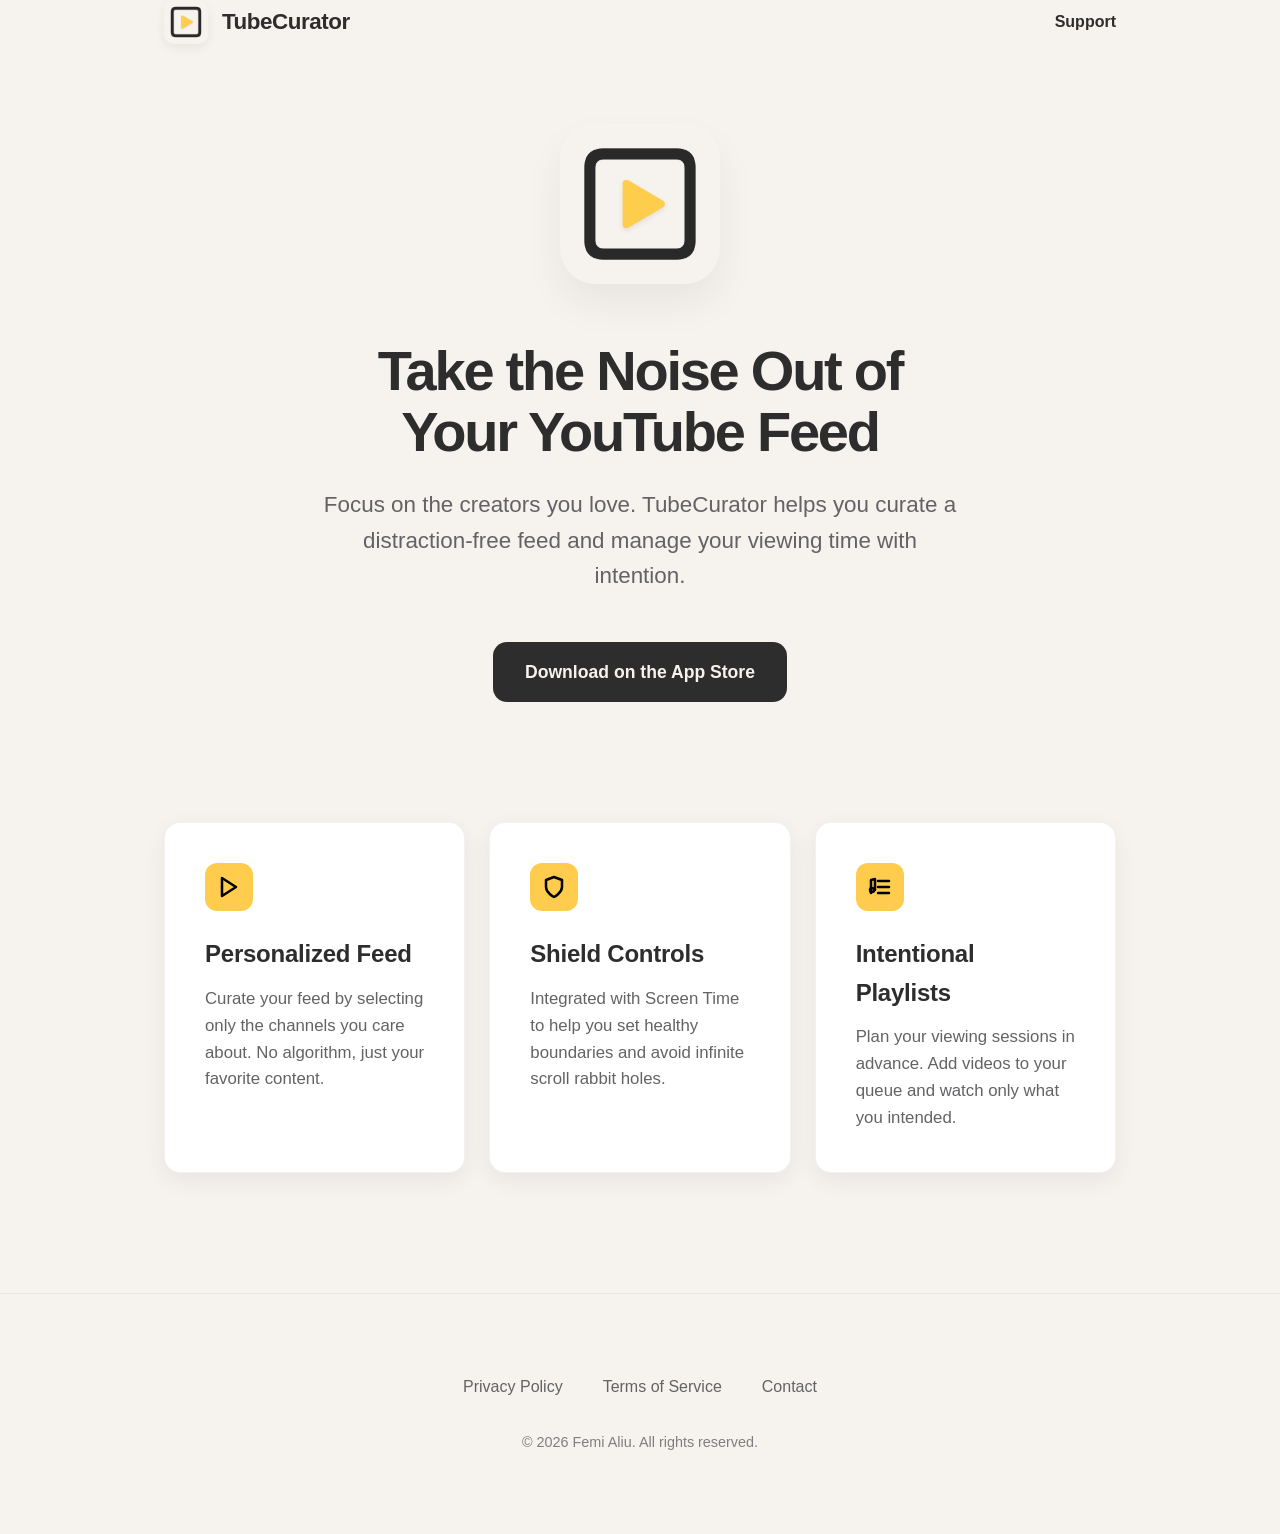
==== docs/index.html @ ec94cf7a "Update feature card icons to match SF Symbols (Play, Shield, Music List)" ====
<!DOCTYPE html>
<html lang="en">

<head>
    <meta charset="UTF-8">
    <meta name="viewport" content="width=device-width, initial-scale=1.0">
    <title>TubeCurator — Intentional YouTube Viewing</title>
    <meta name="description"
        content="Curate your YouTube feed, manage channel subscriptions, and implement focus sessions with Shield for iOS.">
    <link rel="stylesheet" href="style.css">
    <link rel="preconnect" href="https://fonts.googleapis.com">
    <link rel="preconnect" href="https://fonts.gstatic.com" crossorigin>
    <link href="https://fonts.googleapis.com/css2?family=Inter:wght@400;500;600;700;800&display=swap" rel="stylesheet">
</head>

<body>
    <header class="container">
        <div class="logo">
            <img src="assets/icon.png" alt="TubeCurator Logo">
            <span>TubeCurator</span>
        </div>
        <nav>
            <a href="mailto:femialiu713@gmail.com" class="footer-link"
                style="color: var(--text-primary); text-decoration: none; font-weight: 600;">Support</a>
        </nav>
    </header>

    <main>
        <section class="hero container">
            <img src="assets/icon.png" alt="TubeCurator Icon" class="app-icon-large">
            <h1>Take the Noise Out of<br>Your YouTube Feed</h1>
            <p class="subtitle">Focus on the creators you love. TubeCurator helps you curate a distraction-free feed and
                manage your viewing time with intention.</p>
            <div class="actions">
                <a href="https://apps.apple.com/us/app/tubecurator/id6758590438" class="cta-button">Download on the App
                    Store</a>
            </div>
        </section>

        <section class="features container">
            <div class="feature-card">
                <div class="icon-box">
                    <svg width="24" height="24" viewBox="0 0 24 24" fill="none" stroke="currentColor" stroke-width="2.5"
                        stroke-linecap="round" stroke-linejoin="round">
                        <polygon points="5 3 19 12 5 21 5 3"></polygon>
                    </svg>
                </div>
                <h3>Personalized Feed</h3>
                <p>Curate your feed by selecting only the channels you care about. No algorithm, just your favorite
                    content.</p>
            </div>
            <div class="feature-card">
                <div class="icon-box">
                    <svg width="24" height="24" viewBox="0 0 24 24" fill="none" stroke="currentColor" stroke-width="2.5"
                        stroke-linecap="round" stroke-linejoin="round">
                        <path d="M12 22s8-4 8-10V5l-8-3-8 3v7c0 6 8 10 8 10z"></path>
                    </svg>
                </div>
                <h3>Shield Controls</h3>
                <p>Integrated with Screen Time to help you set healthy boundaries and avoid infinite scroll rabbit
                    holes.</p>
            </div>
            <div class="feature-card">
                <div class="icon-box">
                    <svg width="24" height="24" viewBox="0 0 24 24" fill="none" stroke="currentColor" stroke-width="2.5"
                        stroke-linecap="round" stroke-linejoin="round">
                        <line x1="10" y1="6" x2="21" y2="6"></line>
                        <line x1="10" y1="12" x2="21" y2="12"></line>
                        <line x1="10" y1="18" x2="21" y2="18"></line>
                        <path d="M3 18V5l4-1v11"></path>
                        <circle cx="4" cy="15" r="2"></circle>
                    </svg>
                </div>
                <h3>Intentional Playlists</h3>
                <p>Plan your viewing sessions in advance. Add videos to your queue and watch only what you intended.</p>
            </div>
        </section>
    </main>

    <footer>
        <div class="container">
            <div class="footer-links">
                <a href="privacy.html">Privacy Policy</a>
                <a href="terms.html">Terms of Service</a>
                <a href="mailto:femialiu713@gmail.com">Contact</a>
            </div>
            <p class="copyright">&copy; 2026 Femi Aliu. All rights reserved.</p>
        </div>
    </footer>
</body>

</html>
---- docs/style.css ----
:root {
    /* Light Theme (Default) */
    --bg-color: #F6F2ED;
    --card-bg: #FFFFFF;
    --text-primary: #2D2D2D;
    --text-secondary: #636366;
    --accent-color: #FFCC4D;
    --accent-deep: #D4AF37;
    --border-color: rgba(0, 0, 0, 0.05);
    --shadow-color: rgba(0, 0, 0, 0.06);
    --font-main: 'SF Pro Text', -apple-system, BlinkMacSystemFont, "Segoe UI", Roboto, Helvetica, Arial, sans-serif;
    --border-radius: 16px;
}

@media (prefers-color-scheme: dark) {
    :root {
        --bg-color: #121212;
        --card-bg: #1C1C1E;
        --text-primary: #F5F5F5;
        --text-secondary: #8E8E93;
        --border-color: rgba(255, 255, 255, 0.1);
        --shadow-color: rgba(0, 0, 0, 0.2);
    }
}

* {
    margin: 0;
    padding: 0;
    box-sizing: border-box;
}

body {
    background-color: var(--bg-color);
    color: var(--text-primary);
    font-family: var(--font-main);
    line-height: 1.6;
    overflow-x: hidden;
    -webkit-font-smoothing: antialiased;
}

.container {
    max-width: 1000px;
    margin: 0 auto;
    padding: 0 24px;
}

/* Header */
header {
    padding: 48px 0;
    display: flex;
    justify-content: space-between;
    align-items: center;
}

.logo {
    display: flex;
    align-items: center;
    gap: 14px;
    font-weight: 700;
    font-size: 1.4rem;
    letter-spacing: -0.02em;
}

.logo img {
    width: 44px;
    height: 44px;
    border-radius: 10px;
    box-shadow: 0 4px 12px var(--shadow-color);
}

/* Hero Section */
.hero {
    text-align: center;
    padding: 80px 0 120px;
}

.app-icon-large {
    width: 160px;
    height: 160px;
    margin-bottom: 48px;
    border-radius: 36px;
    box-shadow: 0 20px 40px var(--shadow-color);
}

h1 {
    font-size: 3.5rem;
    font-weight: 800;
    line-height: 1.1;
    margin-bottom: 24px;
    letter-spacing: -0.04em;
}

.subtitle {
    font-size: 1.4rem;
    color: var(--text-secondary);
    max-width: 640px;
    margin: 0 auto 48px;
    font-weight: 400;
}

/* Buttons */
.cta-button {
    display: inline-block;
    padding: 16px 32px;
    background-color: var(--text-primary);
    color: var(--bg-color);
    text-decoration: none;
    border-radius: 14px;
    font-weight: 600;
    font-size: 1.1rem;
    transition: all 0.2s cubic-bezier(0.4, 0, 0.2, 1);
}

.cta-button:hover {
    transform: scale(1.02);
    opacity: 0.9;
}

.cta-button.secondary {
    background-color: transparent;
    border: 1.5px solid var(--text-primary);
    color: var(--text-primary);
    margin-top: 16px;
}

/* Features */
.features {
    display: grid;
    grid-template-columns: repeat(auto-fit, minmax(280px, 1fr));
    gap: 24px;
    padding-bottom: 120px;
}

.feature-card {
    background-color: var(--card-bg);
    padding: 40px;
    border-radius: var(--border-radius);
    border: 1px solid var(--border-color);
    box-shadow: 0 8px 24px var(--shadow-color);
    transition: transform 0.3s ease;
}

.feature-card:hover {
    transform: translateY(-4px);
}

.feature-card .icon-box {
    width: 48px;
    height: 48px;
    background-color: var(--accent-color);
    border-radius: 12px;
    display: flex;
    align-items: center;
    justify-content: center;
    margin-bottom: 24px;
    color: #000;
    font-weight: bold;
}

.feature-card h3 {
    margin-bottom: 12px;
    font-size: 1.5rem;
    font-weight: 700;
    letter-spacing: -0.01em;
}

.feature-card p {
    color: var(--text-secondary);
    font-size: 1.05rem;
}

/* Footer */
footer {
    padding: 80px 0;
    border-top: 1px solid var(--border-color);
    text-align: center;
    color: var(--text-secondary);
}

.footer-links {
    margin-bottom: 32px;
    display: flex;
    justify-content: center;
    gap: 40px;
}

.footer-links a {
    color: var(--text-secondary);
    text-decoration: none;
    font-weight: 500;
    transition: color 0.2s ease;
}

.footer-links a:hover {
    color: var(--text-primary);
}

.copyright {
    font-size: 0.9rem;
    opacity: 0.8;
}

/* Utilities */
.accent-text {
    color: var(--accent-deep);
}

/* Responsive */
@media (max-width: 768px) {
    h1 {
        font-size: 2.5rem;
    }

    .subtitle {
        font-size: 1.1rem;
    }

    .hero {
        padding: 40px 0 80px;
    }
}
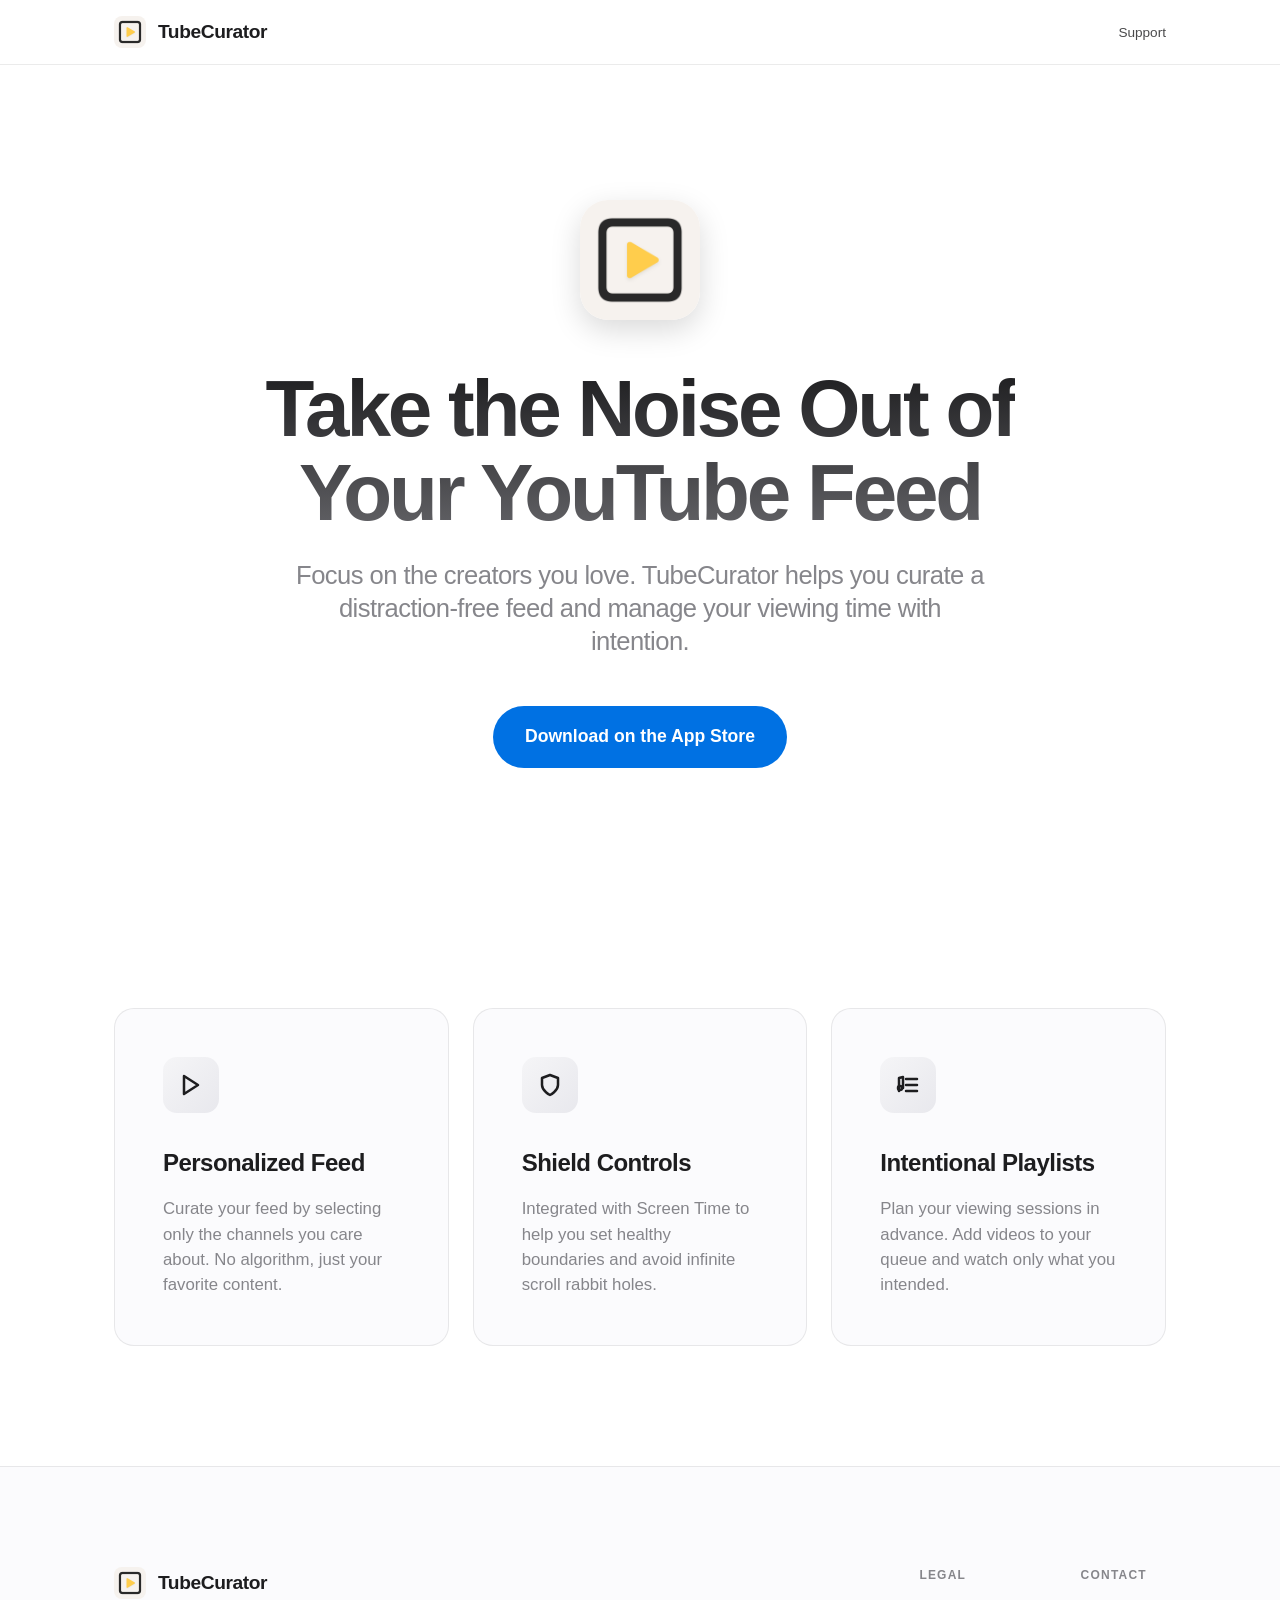
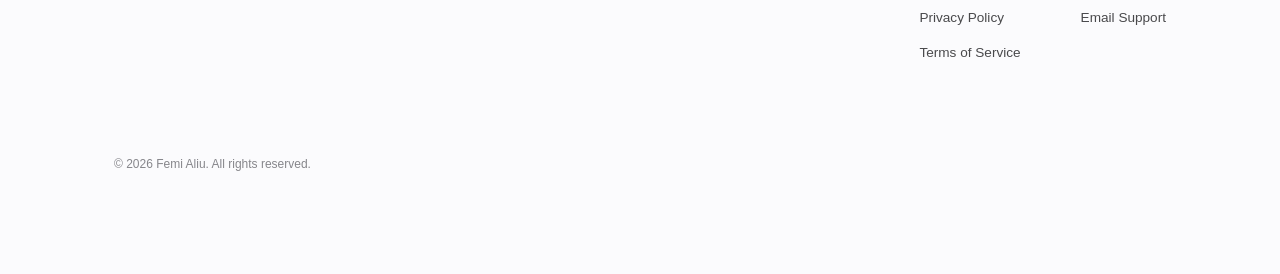
==== commit 1afbf96b: "updated site" ====
--- a/docs/index.html
+++ b/docs/index.html
@@ -11,78 +11,97 @@
     <link rel="preconnect" href="https://fonts.googleapis.com">
     <link rel="preconnect" href="https://fonts.gstatic.com" crossorigin>
     <link href="https://fonts.googleapis.com/css2?family=Inter:wght@400;500;600;700;800&display=swap" rel="stylesheet">
+    <meta name="google-site-verification" content="X22PaAMne-fuZmGTaEb13rTfZJyMbp3-O2j2k_uKn7g" />
 </head>
 
 <body>
-    <header class="container">
-        <div class="logo">
-            <img src="assets/icon.png" alt="TubeCurator Logo">
-            <span>TubeCurator</span>
+    <header>
+        <div class="container">
+            <a href="index.html" class="logo">
+                <img src="assets/icon.png" alt="TubeCurator Logo">
+                <span>TubeCurator</span>
+            </a>
+            <nav>
+                <a href="mailto:support@gettubecurator.com">Support</a>
+            </nav>
         </div>
-        <nav>
-            <a href="mailto:femialiu713@gmail.com" class="footer-link"
-                style="color: var(--text-primary); text-decoration: none; font-weight: 600;">Support</a>
-        </nav>
     </header>
 
     <main>
-        <section class="hero container">
-            <img src="assets/icon.png" alt="TubeCurator Icon" class="app-icon-large">
-            <h1>Take the Noise Out of<br>Your YouTube Feed</h1>
-            <p class="subtitle">Focus on the creators you love. TubeCurator helps you curate a distraction-free feed and
-                manage your viewing time with intention.</p>
-            <div class="actions">
-                <a href="https://apps.apple.com/us/app/tubecurator/id6758590438" class="cta-button">Download on the App
-                    Store</a>
+        <section class="hero">
+            <div class="container">
+                <img src="assets/icon.png" alt="TubeCurator Icon" class="app-icon-large">
+                <h1>Take the Noise Out of<br>Your YouTube Feed</h1>
+                <p class="subtitle">Focus on the creators you love. TubeCurator helps you curate a distraction-free feed and manage your viewing time with intention.</p>
+                <div class="actions">
+                    <a href="https://apps.apple.com/us/app/tubecurator/id6758590438" class="cta-button">Download on the App Store</a>
+                </div>
             </div>
         </section>
 
-        <section class="features container">
-            <div class="feature-card">
-                <div class="icon-box">
-                    <svg width="24" height="24" viewBox="0 0 24 24" fill="none" stroke="currentColor" stroke-width="2.5"
-                        stroke-linecap="round" stroke-linejoin="round">
-                        <polygon points="5 3 19 12 5 21 5 3"></polygon>
-                    </svg>
+        <section class="features">
+            <div class="container">
+                <div class="features-grid">
+                    <div class="feature-card">
+                        <div class="icon-box">
+                            <svg width="24" height="24" viewBox="0 0 24 24" fill="none" stroke="currentColor" stroke-width="2.5" stroke-linecap="round" stroke-linejoin="round">
+                                <polygon points="5 3 19 12 5 21 5 3"></polygon>
+                            </svg>
+                        </div>
+                        <h3>Personalized Feed</h3>
+                        <p>Curate your feed by selecting only the channels you care about. No algorithm, just your favorite content.</p>
+                    </div>
+                    <div class="feature-card">
+                        <div class="icon-box">
+                            <svg width="24" height="24" viewBox="0 0 24 24" fill="none" stroke="currentColor" stroke-width="2.5" stroke-linecap="round" stroke-linejoin="round">
+                                <path d="M12 22s8-4 8-10V5l-8-3-8 3v7c0 6 8 10 8 10z"></path>
+                            </svg>
+                        </div>
+                        <h3>Shield Controls</h3>
+                        <p>Integrated with Screen Time to help you set healthy boundaries and avoid infinite scroll rabbit holes.</p>
+                    </div>
+                    <div class="feature-card">
+                        <div class="icon-box">
+                            <svg width="24" height="24" viewBox="0 0 24 24" fill="none" stroke="currentColor" stroke-width="2.5" stroke-linecap="round" stroke-linejoin="round">
+                                <line x1="10" y1="6" x2="21" y2="6"></line>
+                                <line x1="10" y1="12" x2="21" y2="12"></line>
+                                <line x1="10" y1="18" x2="21" y2="18"></line>
+                                <path d="M3 18V5l4-1v11"></path>
+                                <circle cx="4" cy="15" r="2"></circle>
+                            </svg>
+                        </div>
+                        <h3>Intentional Playlists</h3>
+                        <p>Plan your viewing sessions in advance. Add videos to your queue and watch only what you intended.</p>
+                    </div>
                 </div>
-                <h3>Personalized Feed</h3>
-                <p>Curate your feed by selecting only the channels you care about. No algorithm, just your favorite
-                    content.</p>
-            </div>
-            <div class="feature-card">
-                <div class="icon-box">
-                    <svg width="24" height="24" viewBox="0 0 24 24" fill="none" stroke="currentColor" stroke-width="2.5"
-                        stroke-linecap="round" stroke-linejoin="round">
-                        <path d="M12 22s8-4 8-10V5l-8-3-8 3v7c0 6 8 10 8 10z"></path>
-                    </svg>
-                </div>
-                <h3>Shield Controls</h3>
-                <p>Integrated with Screen Time to help you set healthy boundaries and avoid infinite scroll rabbit
-                    holes.</p>
-            </div>
-            <div class="feature-card">
-                <div class="icon-box">
-                    <svg width="24" height="24" viewBox="0 0 24 24" fill="none" stroke="currentColor" stroke-width="2.5"
-                        stroke-linecap="round" stroke-linejoin="round">
-                        <line x1="10" y1="6" x2="21" y2="6"></line>
-                        <line x1="10" y1="12" x2="21" y2="12"></line>
-                        <line x1="10" y1="18" x2="21" y2="18"></line>
-                        <path d="M3 18V5l4-1v11"></path>
-                        <circle cx="4" cy="15" r="2"></circle>
-                    </svg>
-                </div>
-                <h3>Intentional Playlists</h3>
-                <p>Plan your viewing sessions in advance. Add videos to your queue and watch only what you intended.</p>
             </div>
         </section>
     </main>
 
     <footer>
         <div class="container">
-            <div class="footer-links">
-                <a href="privacy.html">Privacy Policy</a>
-                <a href="terms.html">Terms of Service</a>
-                <a href="mailto:femialiu713@gmail.com">Contact</a>
+            <div class="footer-content">
+                <div class="footer-brand">
+                    <a href="index.html" class="logo">
+                        <img src="assets/icon.png" alt="TubeCurator Logo">
+                        <span>TubeCurator</span>
+                    </a>
+                </div>
+                <div class="footer-links">
+                    <div class="footer-col">
+                        <h4>Legal</h4>
+                        <ul>
+                            <li><a href="privacy.html">Privacy Policy</a></li>
+                            <li><a href="terms.html">Terms of Service</a></li>
+                        </ul>
+                    </div>
+                    <div class="footer-col">
+                        <h4>Contact</h4>
+                        <ul>
+                            <li><a href="mailto:support@gettubecurator.com">Email Support</a></li>
+                        </ul>
+                    </div>
+                </div>
             </div>
             <p class="copyright">&copy; 2026 Femi Aliu. All rights reserved.</p>
         </div>
--- a/docs/style.css
+++ b/docs/style.css
@@ -1,25 +1,37 @@
 :root {
-    /* Light Theme (Default) */
-    --bg-color: #F6F2ED;
-    --card-bg: #FFFFFF;
-    --text-primary: #2D2D2D;
-    --text-secondary: #636366;
-    --accent-color: #FFCC4D;
-    --accent-deep: #D4AF37;
-    --border-color: rgba(0, 0, 0, 0.05);
-    --shadow-color: rgba(0, 0, 0, 0.06);
-    --font-main: 'SF Pro Text', -apple-system, BlinkMacSystemFont, "Segoe UI", Roboto, Helvetica, Arial, sans-serif;
-    --border-radius: 16px;
+    /* Color Palette - Premium Neutrals & Gold Accents */
+    --bg-primary: #ffffff;
+    --bg-secondary: #fbfbfd;
+    --text-primary: #1d1d1f;
+    --text-secondary: #86868b;
+    --accent: #ffcc00; /* Apple-style Gold/Amber */
+    --accent-hover: #e6b800;
+    --glass-bg: rgba(255, 255, 255, 0.72);
+    --glass-border: rgba(0, 0, 0, 0.08);
+    --card-shadow: 0 8px 30px rgba(0, 0, 0, 0.04);
+    --card-hover-shadow: 0 20px 40px rgba(0, 0, 0, 0.08);
+    
+    /* Typography */
+    --font-main: 'Inter', -apple-system, BlinkMacSystemFont, "SF Pro Text", "Helvetica Neue", Arial, sans-serif;
+    --letter-spacing-tight: -0.022em;
+    --letter-spacing-v-tight: -0.04em;
+    
+    /* Layout */
+    --container-max-width: 1100px;
+    --section-padding: 120px 24px;
+    --border-radius: 20px;
 }
 
 @media (prefers-color-scheme: dark) {
     :root {
-        --bg-color: #121212;
-        --card-bg: #1C1C1E;
-        --text-primary: #F5F5F5;
-        --text-secondary: #8E8E93;
-        --border-color: rgba(255, 255, 255, 0.1);
-        --shadow-color: rgba(0, 0, 0, 0.2);
+        --bg-primary: #000000;
+        --bg-secondary: #161617;
+        --text-primary: #f5f5f7;
+        --text-secondary: #a1a1a6;
+        --glass-bg: rgba(22, 22, 23, 0.8);
+        --glass-border: rgba(255, 255, 255, 0.12);
+        --card-shadow: 0 8px 30px rgba(0, 0, 0, 0.4);
+        --card-hover-shadow: 0 20px 40px rgba(0, 0, 0, 0.6);
     }
 }
 
@@ -27,26 +39,40 @@
     margin: 0;
     padding: 0;
     box-sizing: border-box;
+    -webkit-font-smoothing: antialiased;
 }
 
 body {
-    background-color: var(--bg-color);
+    background-color: var(--bg-primary);
     color: var(--text-primary);
     font-family: var(--font-main);
-    line-height: 1.6;
+    line-height: 1.47059;
+    font-weight: 400;
     overflow-x: hidden;
-    -webkit-font-smoothing: antialiased;
 }
 
 .container {
-    max-width: 1000px;
+    max-width: var(--container-max-width);
     margin: 0 auto;
     padding: 0 24px;
 }
 
-/* Header */
+/* Header & Navigation */
 header {
-    padding: 48px 0;
+    position: fixed;
+    top: 0;
+    left: 0;
+    right: 0;
+    z-index: 1000;
+    backdrop-filter: blur(20px);
+    -webkit-backdrop-filter: blur(20px);
+    background-color: var(--glass-bg);
+    border-bottom: 1px solid var(--glass-border);
+    transition: background-color 0.3s ease;
+}
+
+header .container {
+    height: 64px;
     display: flex;
     justify-content: space-between;
     align-items: center;
@@ -55,167 +81,253 @@
 .logo {
     display: flex;
     align-items: center;
-    gap: 14px;
-    font-weight: 700;
-    font-size: 1.4rem;
-    letter-spacing: -0.02em;
+    gap: 12px;
+    font-weight: 600;
+    font-size: 1.2rem;
+    letter-spacing: var(--letter-spacing-tight);
+    text-decoration: none;
+    color: var(--text-primary);
 }
 
 .logo img {
-    width: 44px;
-    height: 44px;
-    border-radius: 10px;
-    box-shadow: 0 4px 12px var(--shadow-color);
+    width: 32px;
+    height: 32px;
+    border-radius: 8px;
+}
+
+nav a {
+    color: var(--text-primary);
+    text-decoration: none;
+    font-size: 0.85rem;
+    font-weight: 500;
+    opacity: 0.8;
+    transition: opacity 0.2s;
+}
+
+nav a:hover {
+    opacity: 1;
 }
 
 /* Hero Section */
 .hero {
+    padding: 200px 24px 120px;
     text-align: center;
-    padding: 80px 0 120px;
+    display: flex;
+    flex-direction: column;
+    align-items: center;
 }
 
 .app-icon-large {
-    width: 160px;
-    height: 160px;
-    margin-bottom: 48px;
-    border-radius: 36px;
-    box-shadow: 0 20px 40px var(--shadow-color);
+    width: 120px;
+    height: 120px;
+    margin-bottom: 40px;
+    border-radius: 28px;
+    box-shadow: 0 10px 30px rgba(0, 0, 0, 0.15);
 }
 
 h1 {
-    font-size: 3.5rem;
-    font-weight: 800;
-    line-height: 1.1;
+    font-size: 5rem;
+    line-height: 1.05;
+    font-weight: 700;
+    letter-spacing: var(--letter-spacing-v-tight);
     margin-bottom: 24px;
-    letter-spacing: -0.04em;
+    background: linear-gradient(180deg, var(--text-primary) 0%, var(--text-secondary) 150%);
+    -webkit-background-clip: text;
+    background-clip: text;
+    -webkit-text-fill-color: transparent;
 }
 
 .subtitle {
-    font-size: 1.4rem;
+    font-size: 1.6rem;
+    line-height: 1.3;
+    font-weight: 500;
     color: var(--text-secondary);
-    max-width: 640px;
+    max-width: 700px;
     margin: 0 auto 48px;
-    font-weight: 400;
-}
-
-/* Buttons */
+    letter-spacing: var(--letter-spacing-tight);
+}
+
+.actions {
+    display: flex;
+    gap: 16px;
+    justify-content: center;
+}
+
 .cta-button {
     display: inline-block;
-    padding: 16px 32px;
-    background-color: var(--text-primary);
-    color: var(--bg-color);
+    padding: 18px 32px;
+    background-color: #0071e3; /* Classic Apple Blue */
+    color: #ffffff;
     text-decoration: none;
-    border-radius: 14px;
+    border-radius: 980px;
     font-weight: 600;
     font-size: 1.1rem;
-    transition: all 0.2s cubic-bezier(0.4, 0, 0.2, 1);
+    transition: all 0.3s cubic-bezier(0.4, 0, 0.2, 1);
 }
 
 .cta-button:hover {
+    background-color: #0077ed;
     transform: scale(1.02);
-    opacity: 0.9;
 }
 
 .cta-button.secondary {
     background-color: transparent;
-    border: 1.5px solid var(--text-primary);
-    color: var(--text-primary);
-    margin-top: 16px;
-}
-
-/* Features */
+    color: #0071e3;
+    border: none;
+}
+
+.cta-button.secondary:hover {
+    text-decoration: underline;
+    transform: none;
+}
+
+/* Features Grid */
 .features {
+    padding: var(--section-padding);
+}
+
+.features-grid {
     display: grid;
-    grid-template-columns: repeat(auto-fit, minmax(280px, 1fr));
+    grid-template-columns: repeat(3, 1fr);
     gap: 24px;
-    padding-bottom: 120px;
 }
 
 .feature-card {
-    background-color: var(--card-bg);
-    padding: 40px;
+    background-color: var(--bg-secondary);
+    padding: 48px;
     border-radius: var(--border-radius);
-    border: 1px solid var(--border-color);
-    box-shadow: 0 8px 24px var(--shadow-color);
-    transition: transform 0.3s ease;
+    transition: transform 0.4s cubic-bezier(0.15, 0, 0.15, 1), box-shadow 0.4s ease;
+    border: 1px solid var(--glass-border);
 }
 
 .feature-card:hover {
-    transform: translateY(-4px);
-}
-
-.feature-card .icon-box {
-    width: 48px;
-    height: 48px;
-    background-color: var(--accent-color);
-    border-radius: 12px;
+    transform: translateY(-8px);
+    box-shadow: var(--card-hover-shadow);
+}
+
+.icon-box {
+    width: 56px;
+    height: 56px;
+    background: linear-gradient(135deg, #f5f5f7 0%, #e8e8ed 100%);
+    border-radius: 14px;
     display: flex;
     align-items: center;
     justify-content: center;
-    margin-bottom: 24px;
-    color: #000;
-    font-weight: bold;
+    margin-bottom: 32px;
+    color: #1d1d1f;
+}
+
+@media (prefers-color-scheme: dark) {
+    .icon-box {
+        background: linear-gradient(135deg, #1c1c1e 0%, #2c2c2e 100%);
+        color: #f5f5f7;
+    }
 }
 
 .feature-card h3 {
-    margin-bottom: 12px;
     font-size: 1.5rem;
-    font-weight: 700;
-    letter-spacing: -0.01em;
+    font-weight: 600;
+    margin-bottom: 16px;
+    letter-spacing: var(--letter-spacing-tight);
 }
 
 .feature-card p {
     color: var(--text-secondary);
     font-size: 1.05rem;
+    line-height: 1.5;
 }
 
 /* Footer */
 footer {
-    padding: 80px 0;
-    border-top: 1px solid var(--border-color);
-    text-align: center;
+    padding: 100px 24px;
+    border-top: 1px solid var(--glass-border);
+    background-color: var(--bg-secondary);
+    text-align: left;
+}
+
+.footer-content {
+    display: flex;
+    justify-content: space-between;
+    align-items: flex-start;
+    flex-wrap: wrap;
+    gap: 40px;
+}
+
+.footer-brand .logo {
+    margin-bottom: 24px;
+}
+
+.footer-links {
+    display: flex;
+    gap: 60px;
+}
+
+.footer-col h4 {
+    font-size: 0.75rem;
+    text-transform: uppercase;
+    letter-spacing: 0.1em;
     color: var(--text-secondary);
-}
-
-.footer-links {
-    margin-bottom: 32px;
-    display: flex;
-    justify-content: center;
-    gap: 40px;
-}
-
-.footer-links a {
+    margin-bottom: 20px;
+}
+
+.footer-col ul {
+    list-style: none;
+}
+
+.footer-col ul li {
+    margin-bottom: 12px;
+}
+
+.footer-col ul li a {
+    color: var(--text-primary);
+    text-decoration: none;
+    font-size: 0.85rem;
+    opacity: 0.8;
+    transition: opacity 0.2s;
+}
+
+.footer-col ul li a:hover {
+    opacity: 1;
+}
+
+.copyright {
+    margin-top: 80px;
+    font-size: 0.75rem;
     color: var(--text-secondary);
-    text-decoration: none;
-    font-weight: 500;
-    transition: color 0.2s ease;
-}
-
-.footer-links a:hover {
-    color: var(--text-primary);
-}
-
-.copyright {
-    font-size: 0.9rem;
-    opacity: 0.8;
-}
-
-/* Utilities */
-.accent-text {
-    color: var(--accent-deep);
-}
-
-/* Responsive */
-@media (max-width: 768px) {
-    h1 {
-        font-size: 2.5rem;
+}
+
+/* Responsive Scaling */
+@media (max-width: 1068px) {
+    h1 { font-size: 4.5rem; }
+    .features-grid { grid-template-columns: repeat(2, 1fr); }
+}
+
+@media (max-width: 734px) {
+    h1 { font-size: 3rem; }
+    .subtitle { font-size: 1.25rem; }
+    .features-grid { grid-template-columns: 1fr; }
+    header .container { height: 52px; }
+    .hero { padding-top: 140px; }
+    .footer-links { gap: 40px; }
+}
+
+/* Animations */
+@keyframes fadeInUp {
+    from {
+        opacity: 0;
+        transform: translateY(30px);
     }
-
-    .subtitle {
-        font-size: 1.1rem;
+    to {
+        opacity: 1;
+        transform: translateY(0);
     }
-
-    .hero {
-        padding: 40px 0 80px;
-    }
-}+}
+
+.hero h1, .hero .subtitle, .hero .actions, .hero .app-icon-large {
+    animation: fadeInUp 0.8s cubic-bezier(0.15, 0, 0.15, 1) both;
+}
+
+.hero .app-icon-large { animation-delay: 0.1s; }
+.hero h1 { animation-delay: 0.2s; }
+.hero .subtitle { animation-delay: 0.3s; }
+.hero .actions { animation-delay: 0.4s; }
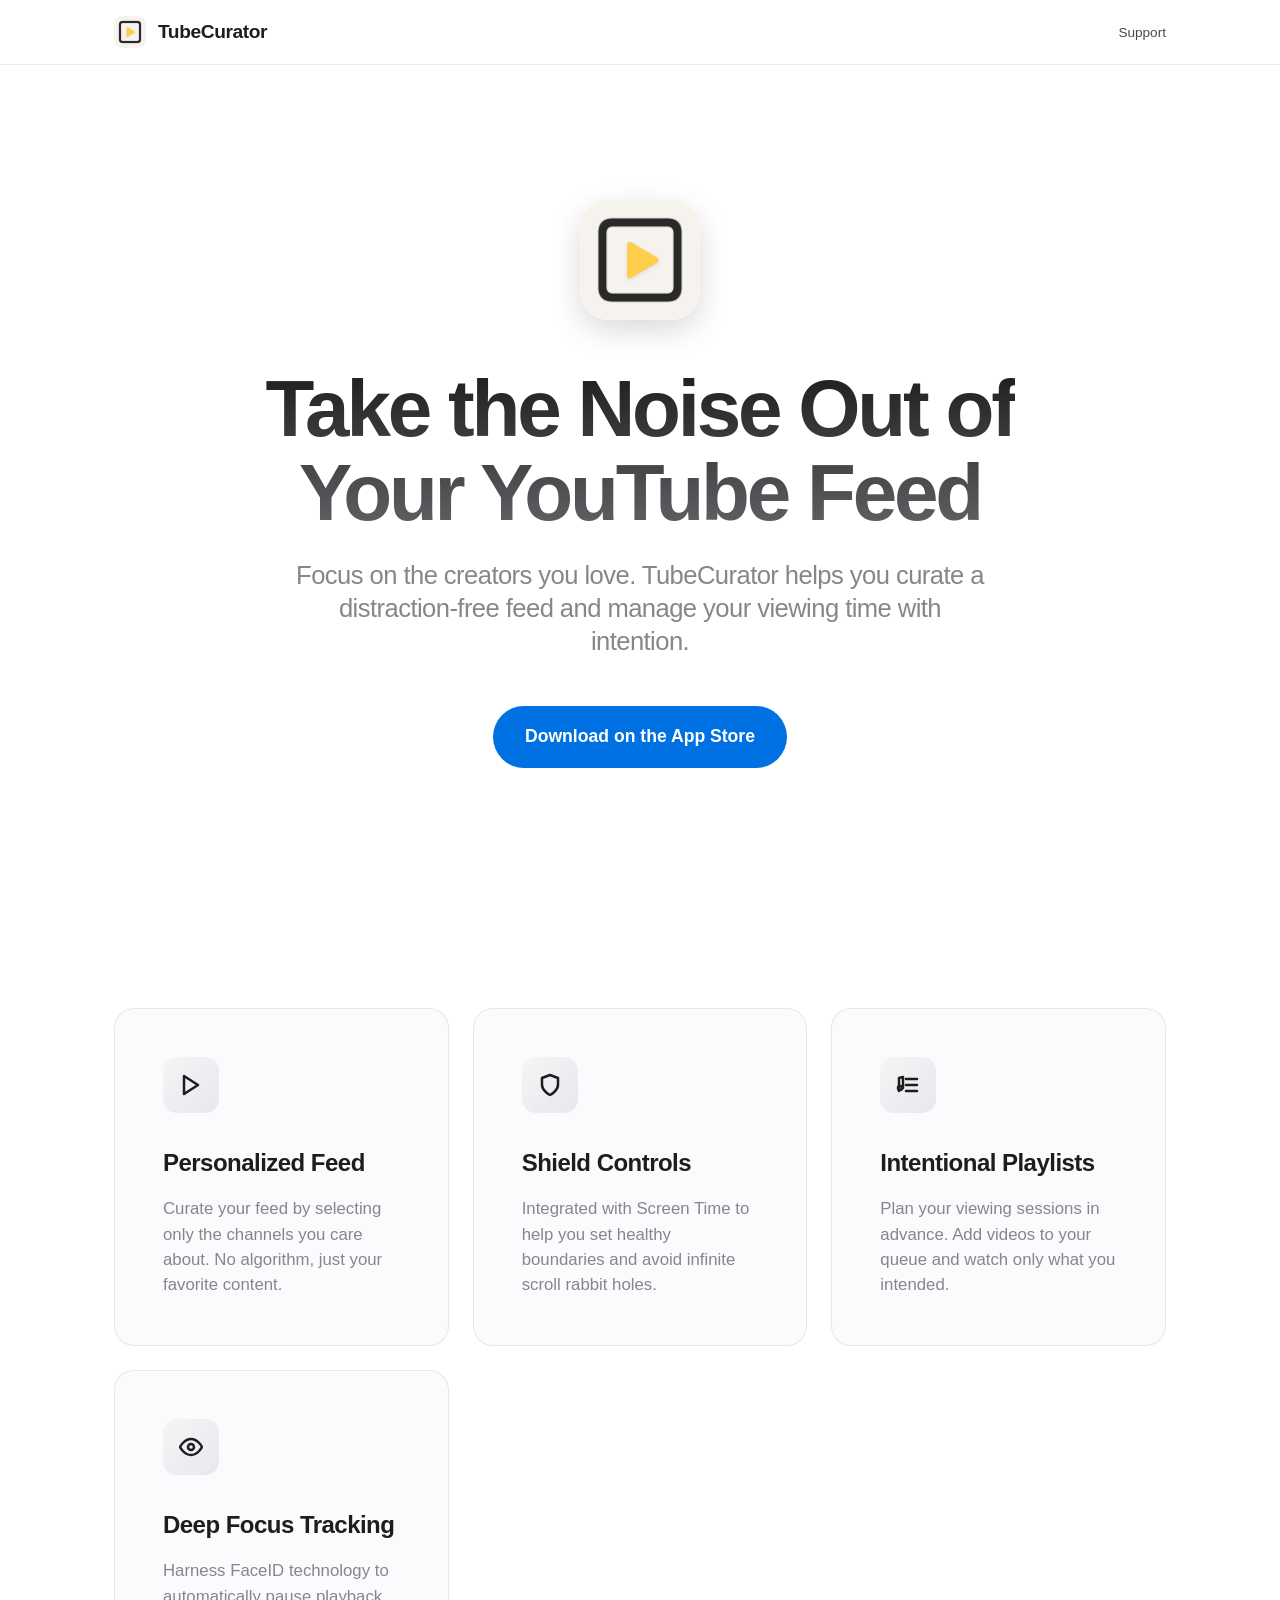
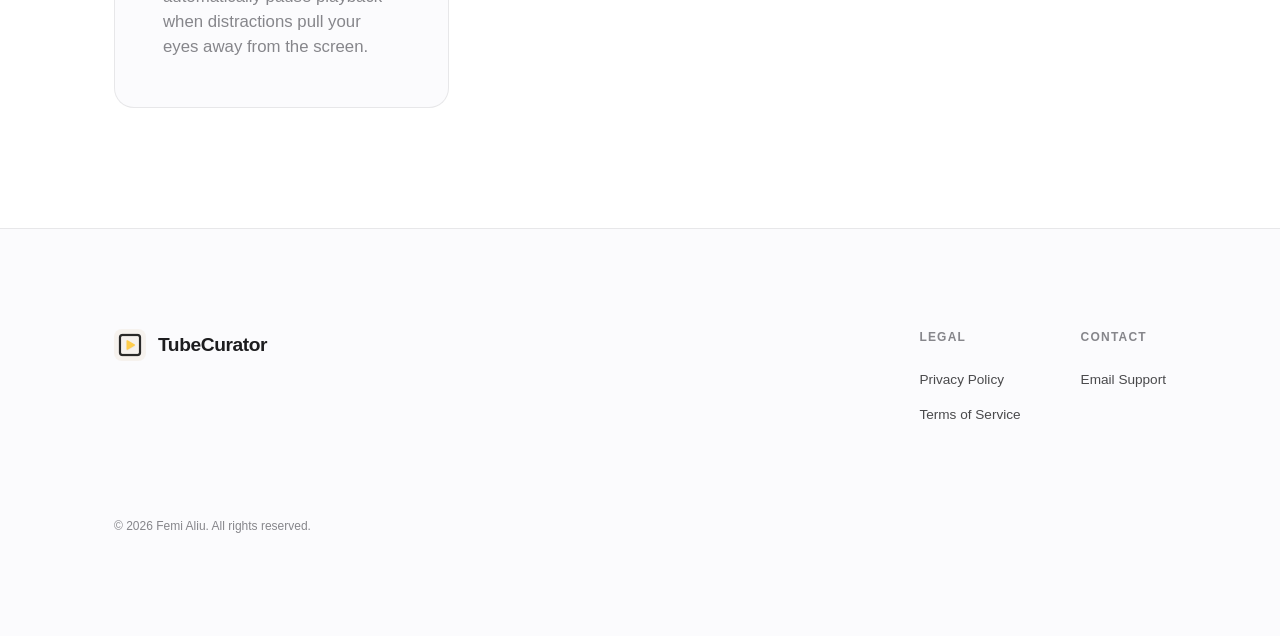
==== commit 6f1b6d1c: "Update documentation pages" ====
--- a/docs/index.html
+++ b/docs/index.html
@@ -5,6 +5,8 @@
     <meta charset="UTF-8">
     <meta name="viewport" content="width=device-width, initial-scale=1.0">
     <title>TubeCurator — Intentional YouTube Viewing</title>
+    <link rel="icon" type="image/png" href="favicon.png">
+    <link rel="apple-touch-icon" href="assets/icon.png">
     <meta name="description"
         content="Curate your YouTube feed, manage channel subscriptions, and implement focus sessions with Shield for iOS.">
     <link rel="stylesheet" href="style.css">
@@ -73,6 +75,16 @@
                         <h3>Intentional Playlists</h3>
                         <p>Plan your viewing sessions in advance. Add videos to your queue and watch only what you intended.</p>
                     </div>
+                    <div class="feature-card">
+                        <div class="icon-box">
+                            <svg width="24" height="24" viewBox="0 0 24 24" fill="none" stroke="currentColor" stroke-width="2.5" stroke-linecap="round" stroke-linejoin="round">
+                                <path d="M1 12s4-8 11-8 11 8 11 8-4 8-11 8-11-8-11-8z"></path>
+                                <circle cx="12" cy="12" r="3"></circle>
+                            </svg>
+                        </div>
+                        <h3>Deep Focus Tracking</h3>
+                        <p>Harness FaceID technology to automatically pause playback when distractions pull your eyes away from the screen.</p>
+                    </div>
                 </div>
             </div>
         </section>
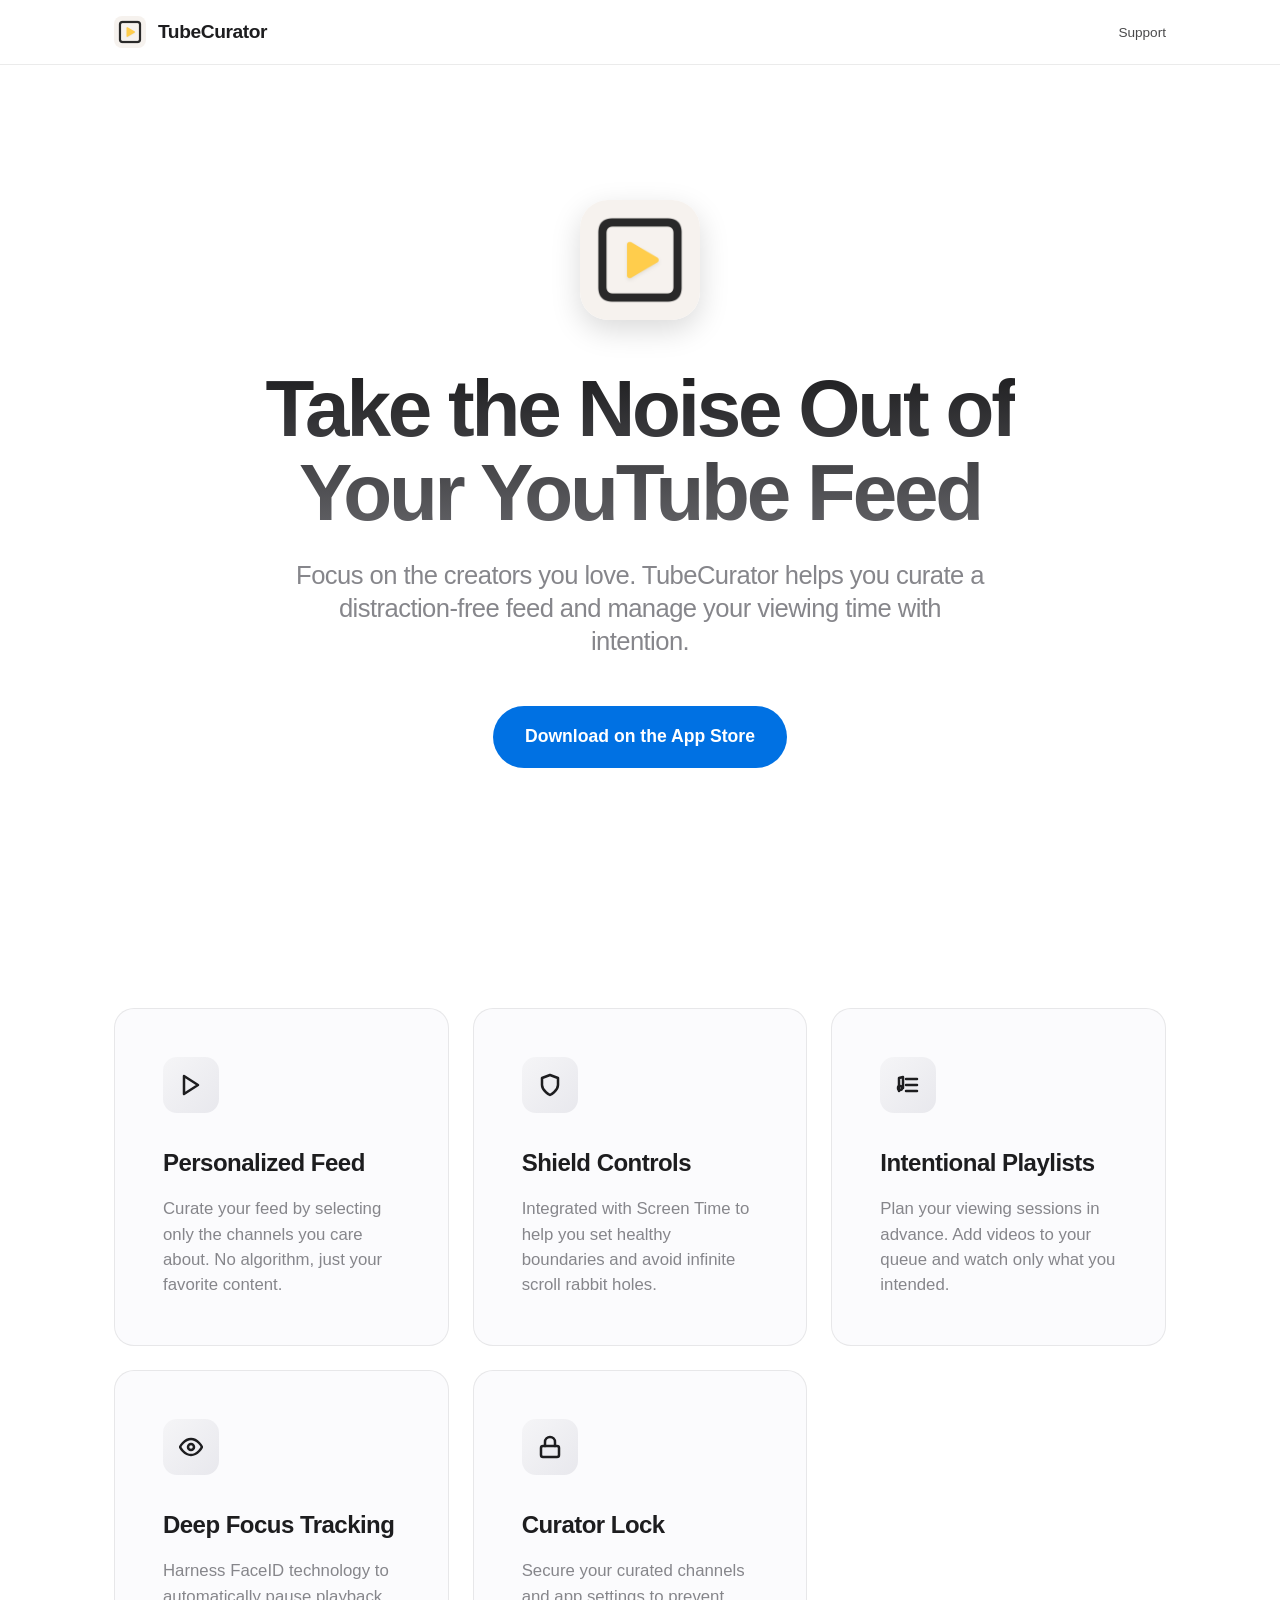
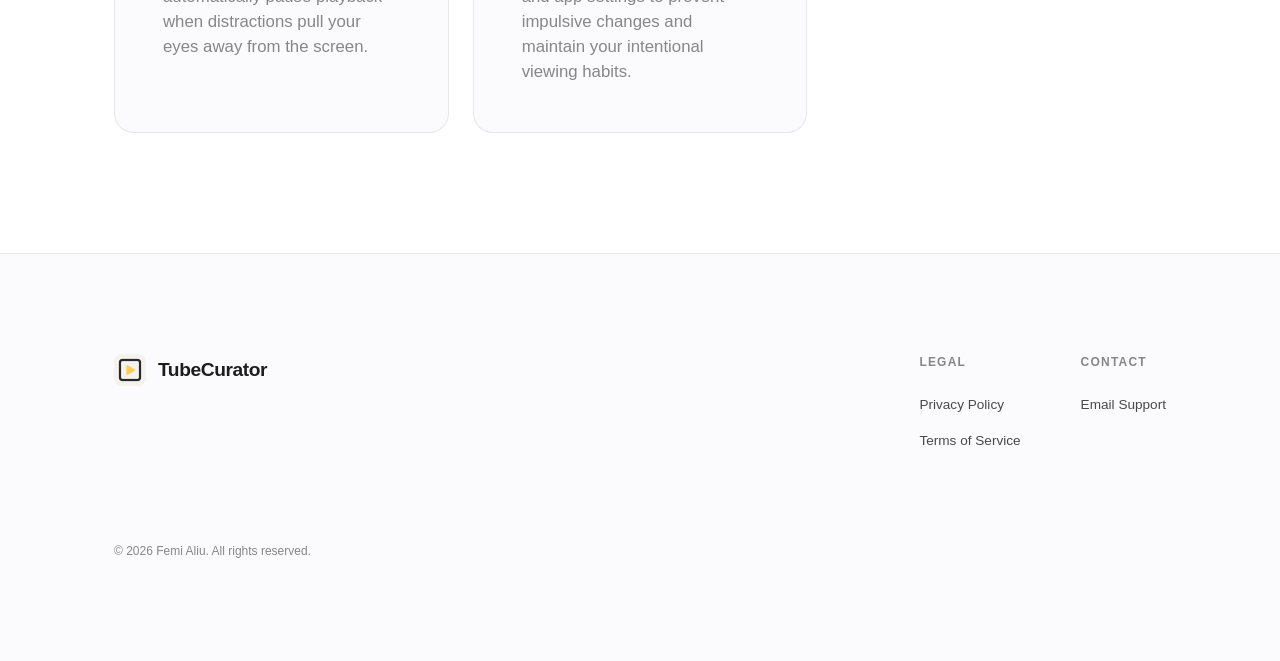
==== commit 976c769d: "Update docs/index.html" ====
--- a/docs/index.html
+++ b/docs/index.html
@@ -14,6 +14,7 @@
     <link rel="preconnect" href="https://fonts.gstatic.com" crossorigin>
     <link href="https://fonts.googleapis.com/css2?family=Inter:wght@400;500;600;700;800&display=swap" rel="stylesheet">
     <meta name="google-site-verification" content="X22PaAMne-fuZmGTaEb13rTfZJyMbp3-O2j2k_uKn7g" />
+    <link rel="canonical" href="https://gettubecurator.com/" />
 </head>
 
 <body>
@@ -85,6 +86,16 @@
                         <h3>Deep Focus Tracking</h3>
                         <p>Harness FaceID technology to automatically pause playback when distractions pull your eyes away from the screen.</p>
                     </div>
+                    <div class="feature-card">
+                        <div class="icon-box">
+                            <svg width="24" height="24" viewBox="0 0 24 24" fill="none" stroke="currentColor" stroke-width="2.5" stroke-linecap="round" stroke-linejoin="round">
+                                <rect x="3" y="11" width="18" height="11" rx="2" ry="2"></rect>
+                                <path d="M7 11V7a5 5 0 0 1 10 0v4"></path>
+                            </svg>
+                        </div>
+                        <h3>Curator Lock</h3>
+                        <p>Secure your curated channels and app settings to prevent impulsive changes and maintain your intentional viewing habits.</p>
+                    </div>
                 </div>
             </div>
         </section>
